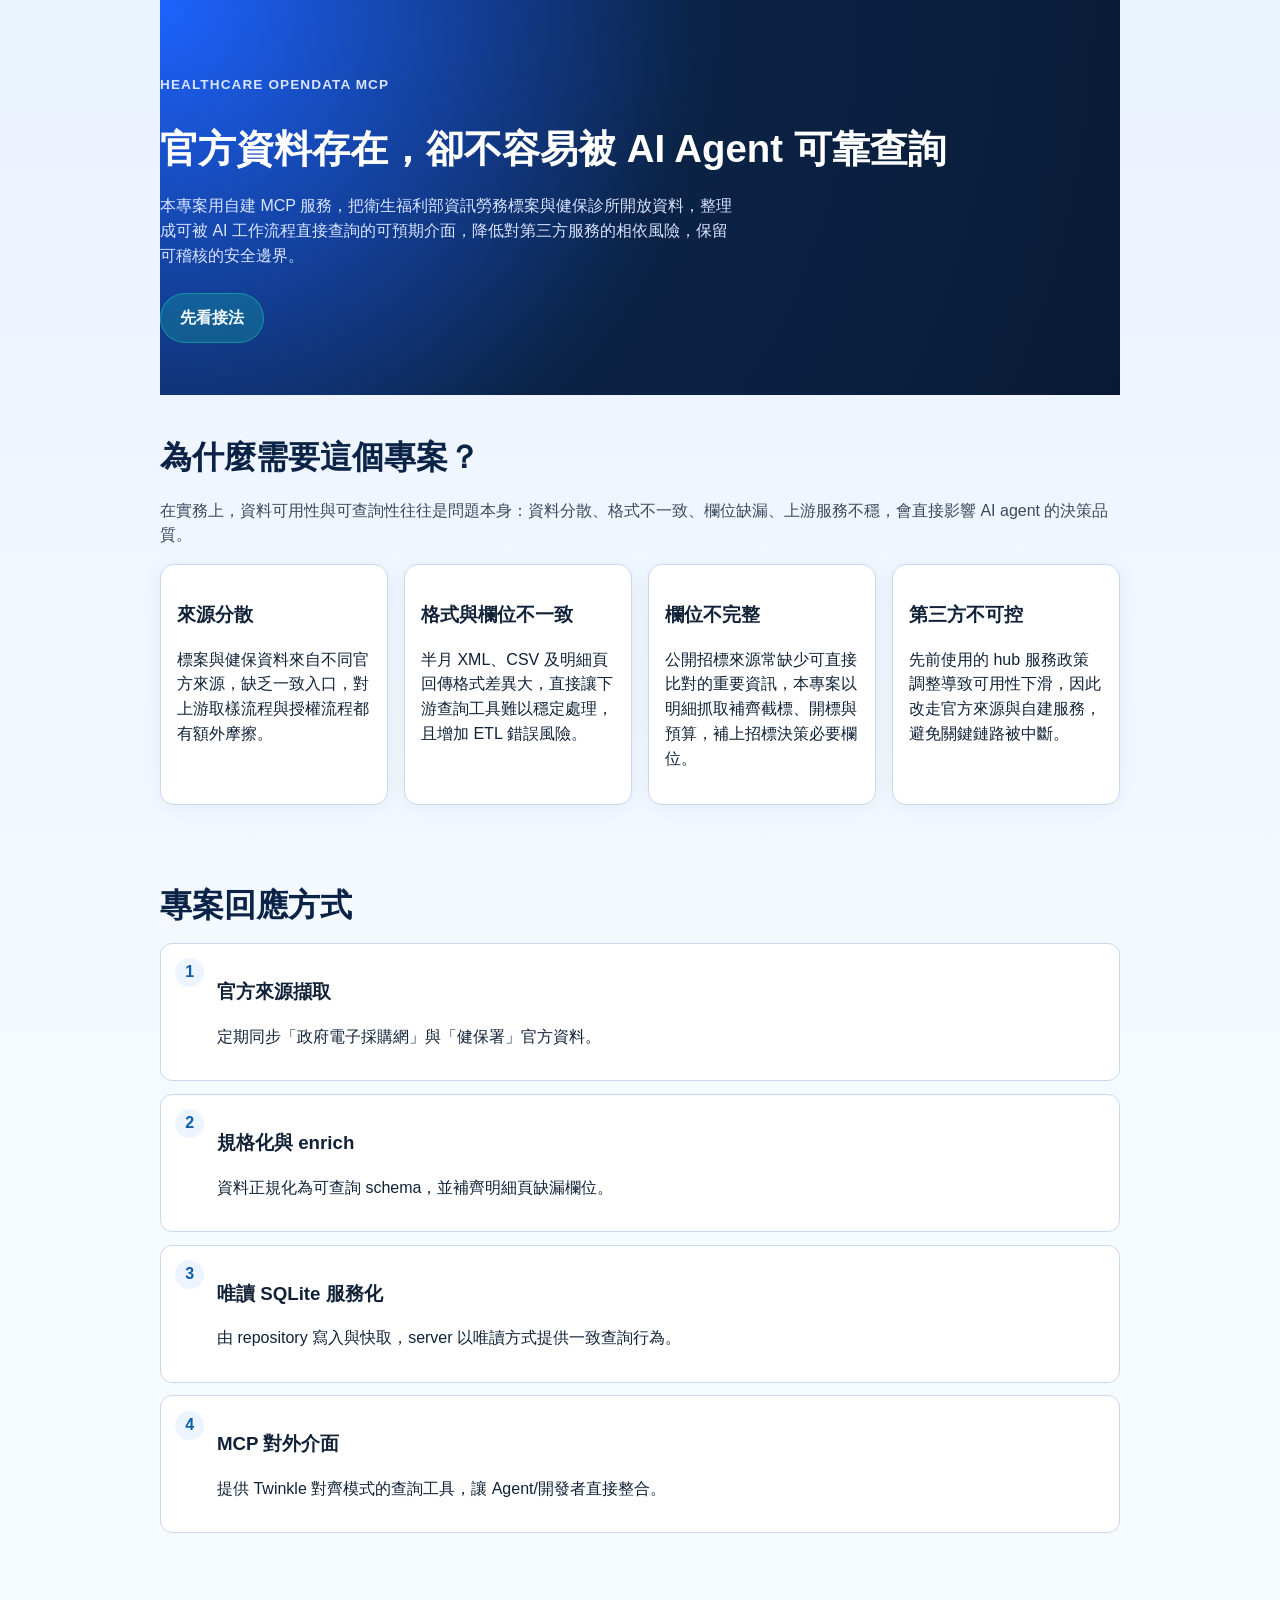
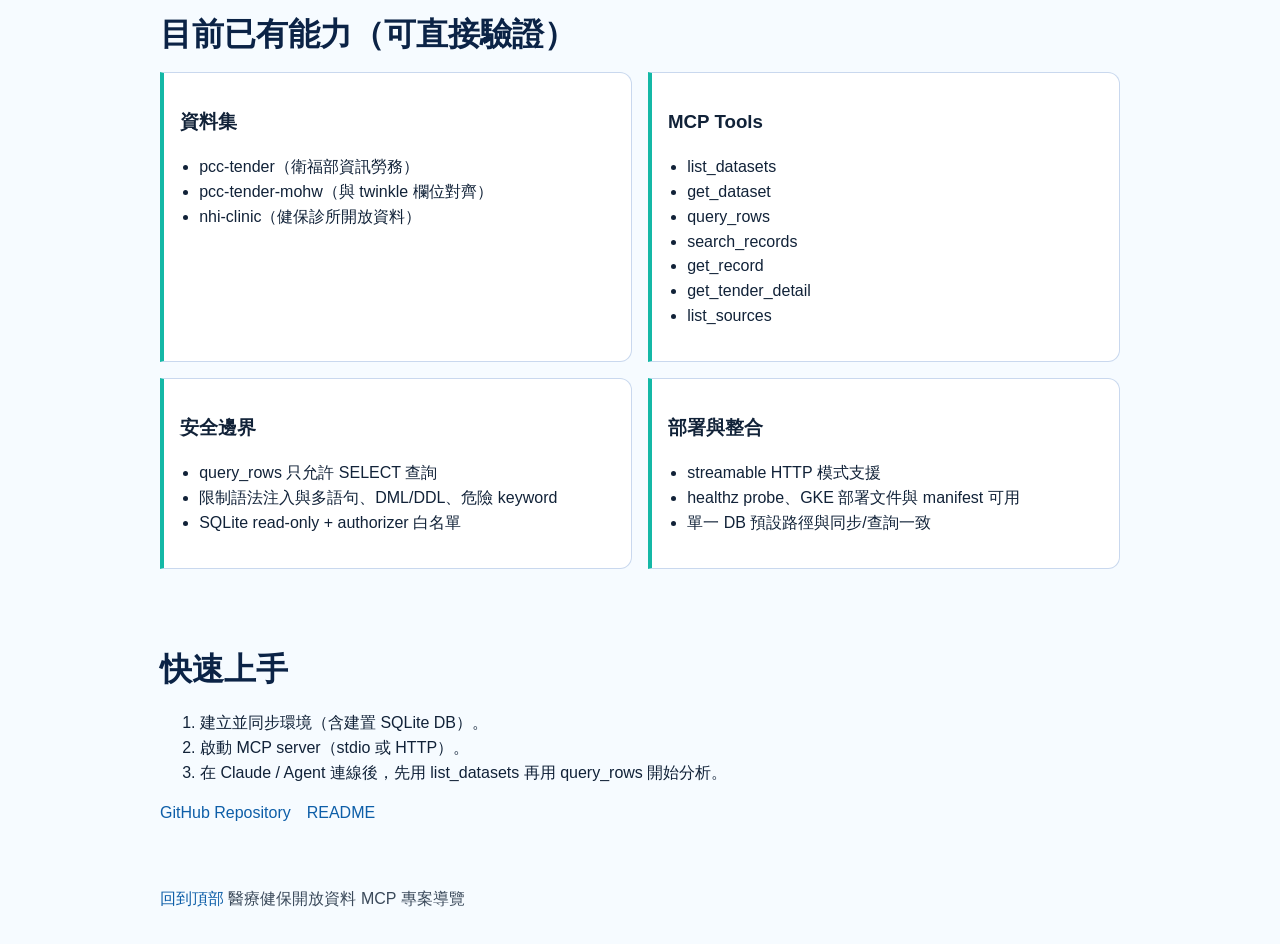
==== docs/index.html @ e3447dd7 "feat: add GitHub Pages site and workflow" ====
<!doctype html>
<html lang="zh-Hant">
<head>
  <meta charset="UTF-8" />
  <meta name="viewport" content="width=device-width, initial-scale=1.0" />
  <title>Healthcare OpenData MCP | 問題導向入口</title>
  <meta name="description" content="衛生福利部資訊勞務標案與健保診所開放資料的 MCP 工具，聚焦 Twinkle Hub query_rows 相容的可靠資料存取。" />
  <link rel="stylesheet" href="styles.css" />
</head>
<body>
  <main class="page">
    <section class="hero" id="top">
      <div class="hero-copy">
        <p class="eyebrow">Healthcare OpenData MCP</p>
        <h1>官方資料存在，卻不容易被 AI Agent 可靠查詢</h1>
        <p>
          本專案用自建 MCP 服務，把衛生福利部資訊勞務標案與健保診所開放資料，整理成可被 AI 工作流程直接查詢的可預期介面，降低對第三方服務的相依風險，保留可稽核的安全邊界。
        </p>
        <a class="cta" href="#get-started">先看接法</a>
      </div>
    </section>

    <section class="container" id="problem">
      <h2>為什麼需要這個專案？</h2>
      <p class="section-intro">
        在實務上，資料可用性與可查詢性往往是問題本身：資料分散、格式不一致、欄位缺漏、上游服務不穩，會直接影響 AI agent 的決策品質。
      </p>
      <div class="cards">
        <article class="card">
          <h3>來源分散</h3>
          <p>標案與健保資料來自不同官方來源，缺乏一致入口，對上游取樣流程與授權流程都有額外摩擦。</p>
        </article>
        <article class="card">
          <h3>格式與欄位不一致</h3>
          <p>半月 XML、CSV 及明細頁回傳格式差異大，直接讓下游查詢工具難以穩定處理，且增加 ETL 錯誤風險。</p>
        </article>
        <article class="card">
          <h3>欄位不完整</h3>
          <p>公開招標來源常缺少可直接比對的重要資訊，本專案以明細抓取補齊截標、開標與預算，補上招標決策必要欄位。</p>
        </article>
        <article class="card">
          <h3>第三方不可控</h3>
          <p>先前使用的 hub 服務政策調整導致可用性下滑，因此改走官方來源與自建服務，避免關鍵鏈路被中斷。</p>
        </article>
      </div>
    </section>

    <section class="container" id="response">
      <h2>專案回應方式</h2>
      <ol class="flow">
        <li>
          <span>1</span>
          <div>
            <h3>官方來源擷取</h3>
            <p>定期同步「政府電子採購網」與「健保署」官方資料。</p>
          </div>
        </li>
        <li>
          <span>2</span>
          <div>
            <h3>規格化與 enrich</h3>
            <p>資料正規化為可查詢 schema，並補齊明細頁缺漏欄位。</p>
          </div>
        </li>
        <li>
          <span>3</span>
          <div>
            <h3>唯讀 SQLite 服務化</h3>
            <p>由 repository 寫入與快取，server 以唯讀方式提供一致查詢行為。</p>
          </div>
        </li>
        <li>
          <span>4</span>
          <div>
            <h3>MCP 對外介面</h3>
            <p>提供 Twinkle 對齊模式的查詢工具，讓 Agent/開發者直接整合。</p>
          </div>
        </li>
      </ol>
    </section>

    <section class="container" id="capabilities">
      <h2>目前已有能力（可直接驗證）</h2>
      <div class="cap-grid">
        <article>
          <h3>資料集</h3>
          <ul>
            <li>pcc-tender（衛福部資訊勞務）</li>
            <li>pcc-tender-mohw（與 twinkle 欄位對齊）</li>
            <li>nhi-clinic（健保診所開放資料）</li>
          </ul>
        </article>
        <article>
          <h3>MCP Tools</h3>
          <ul>
            <li>list_datasets</li>
            <li>get_dataset</li>
            <li>query_rows</li>
            <li>search_records</li>
            <li>get_record</li>
            <li>get_tender_detail</li>
            <li>list_sources</li>
          </ul>
        </article>
        <article>
          <h3>安全邊界</h3>
          <ul>
            <li>query_rows 只允許 SELECT 查詢</li>
            <li>限制語法注入與多語句、DML/DDL、危險 keyword</li>
            <li>SQLite read-only + authorizer 白名單</li>
          </ul>
        </article>
        <article>
          <h3>部署與整合</h3>
          <ul>
            <li>streamable HTTP 模式支援</li>
            <li>healthz probe、GKE 部署文件與 manifest 可用</li>
            <li>單一 DB 預設路徑與同步/查詢一致</li>
          </ul>
        </article>
      </div>
    </section>

    <section class="container" id="get-started">
      <h2>快速上手</h2>
      <ol>
        <li>建立並同步環境（含建置 SQLite DB）。</li>
        <li>啟動 MCP server（stdio 或 HTTP）。</li>
        <li>在 Claude / Agent 連線後，先用 list_datasets 再用 query_rows 開始分析。</li>
      </ol>
      <div class="links">
        <a href="https://github.com/trionnemesis/healthcare-opendata-mcp">GitHub Repository</a>
        <a href="https://github.com/trionnemesis/healthcare-opendata-mcp/blob/master/README.md">README</a>
      </div>
    </section>
  </main>

  <footer>
    <a href="#top">回到頂部</a>
    <span>醫療健保開放資料 MCP 專案導覽</span>
  </footer>
</body>
</html>
---- docs/styles.css ----
:root {
  --bg: #f6fbff;
  --panel: #ffffff;
  --primary: #0b2346;
  --secondary: #0d5ea8;
  --line: #c9d8ee;
  --text: #112238;
  --muted: #3b4a5b;
  --accent: #14b8a6;
}

*,
*::before,
*::after {
  box-sizing: border-box;
}

html,
body {
  margin: 0;
  padding: 0;
  font-family: "Noto Sans TC", "PingFang TC", "Microsoft JhengHei", sans-serif;
  color: var(--text);
  background: linear-gradient(180deg, #eaf2ff 0%, var(--bg) 45%);
  line-height: 1.55;
}

main {
  width: min(960px, 92vw);
  margin: 0 auto;
}

.container {
  padding: 2.4rem 0;
}

.hero {
  color: #ffffff;
  background: radial-gradient(circle at top left, #1d63ff 0%, var(--primary) 52%, #081b35 100%);
  padding: 4.6rem 0 3.2rem;
}

.hero-copy {
  width: min(960px, 92vw);
  margin: 0 auto;
}

.hero h1 {
  margin: 0.6rem 0;
  font-size: clamp(1.8rem, 4vw, 2.4rem);
}

.hero p {
  max-width: 65ch;
  color: #d9e4ff;
  margin-bottom: 1.5rem;
}

.eyebrow {
  margin: 0;
  font-weight: 700;
  letter-spacing: 0.08em;
  color: #d8ebff;
  text-transform: uppercase;
  font-size: 0.85rem;
}

.cta {
  display: inline-flex;
  padding: 0.75rem 1.2rem;
  color: #f6fbff;
  background: rgba(20, 184, 166, 0.28);
  border: 1px solid rgba(20, 184, 166, 0.6);
  border-radius: 999px;
  text-decoration: none;
  font-weight: 700;
}

h2 {
  color: var(--primary);
  margin: 0 0 0.75rem;
  font-size: clamp(1.45rem, 3vw, 2rem);
}

.section-intro {
  color: var(--muted);
}

.cards {
  display: grid;
  gap: 1rem;
  grid-template-columns: repeat(4, 1fr);
}

.card {
  background: var(--panel);
  border: 1px solid var(--line);
  border-radius: 14px;
  padding: 1rem;
  box-shadow: 0 4px 20px rgba(5, 36, 89, 0.06);
}

.flow {
  list-style: none;
  margin: 0;
  padding: 0;
  display: grid;
  gap: 0.8rem;
}

.flow li {
  display: flex;
  gap: 0.8rem;
  align-items: flex-start;
  background: var(--panel);
  border: 1px solid var(--line);
  border-radius: 12px;
  padding: 0.9rem;
}

.flow li span {
  width: 1.8rem;
  height: 1.8rem;
  border-radius: 999px;
  background: #ecf5ff;
  display: grid;
  place-items: center;
  color: var(--secondary);
  font-weight: 800;
  flex-shrink: 0;
}

.cap-grid {
  display: grid;
  gap: 1rem;
  grid-template-columns: repeat(2, 1fr);
}

.cap-grid article {
  border-left: 4px solid var(--accent);
  background: var(--panel);
  border-top: 1px solid var(--line);
  border-right: 1px solid var(--line);
  border-bottom: 1px solid var(--line);
  padding: 1rem;
  border-radius: 0 12px 12px 0;
}

ul {
  padding-left: 1.2rem;
}

.links {
  display: flex;
  gap: 1rem;
  flex-wrap: wrap;
  margin-top: 1rem;
}

.links a,
footer a {
  color: var(--secondary);
  text-decoration: none;
}

.links a:hover,
footer a:hover,
.cta:hover,
a:focus-visible,
button:focus-visible {
  outline: 3px solid rgba(20, 184, 166, 0.45);
  outline-offset: 2px;
}

footer {
  width: min(960px, 92vw);
  margin: 0 auto;
  color: var(--muted);
  padding: 1.4rem 0 2rem;
}

@media (max-width: 900px) {
  .cards {
    grid-template-columns: repeat(2, 1fr);
  }

  .cap-grid {
    grid-template-columns: 1fr;
  }
}

@media (max-width: 560px) {
  .cards {
    grid-template-columns: 1fr;
  }

  .hero {
    padding-top: 3.4rem;
  }
}

@media (prefers-reduced-motion: reduce) {
  * {
    animation: none !important;
    transition: none !important;
  }
}
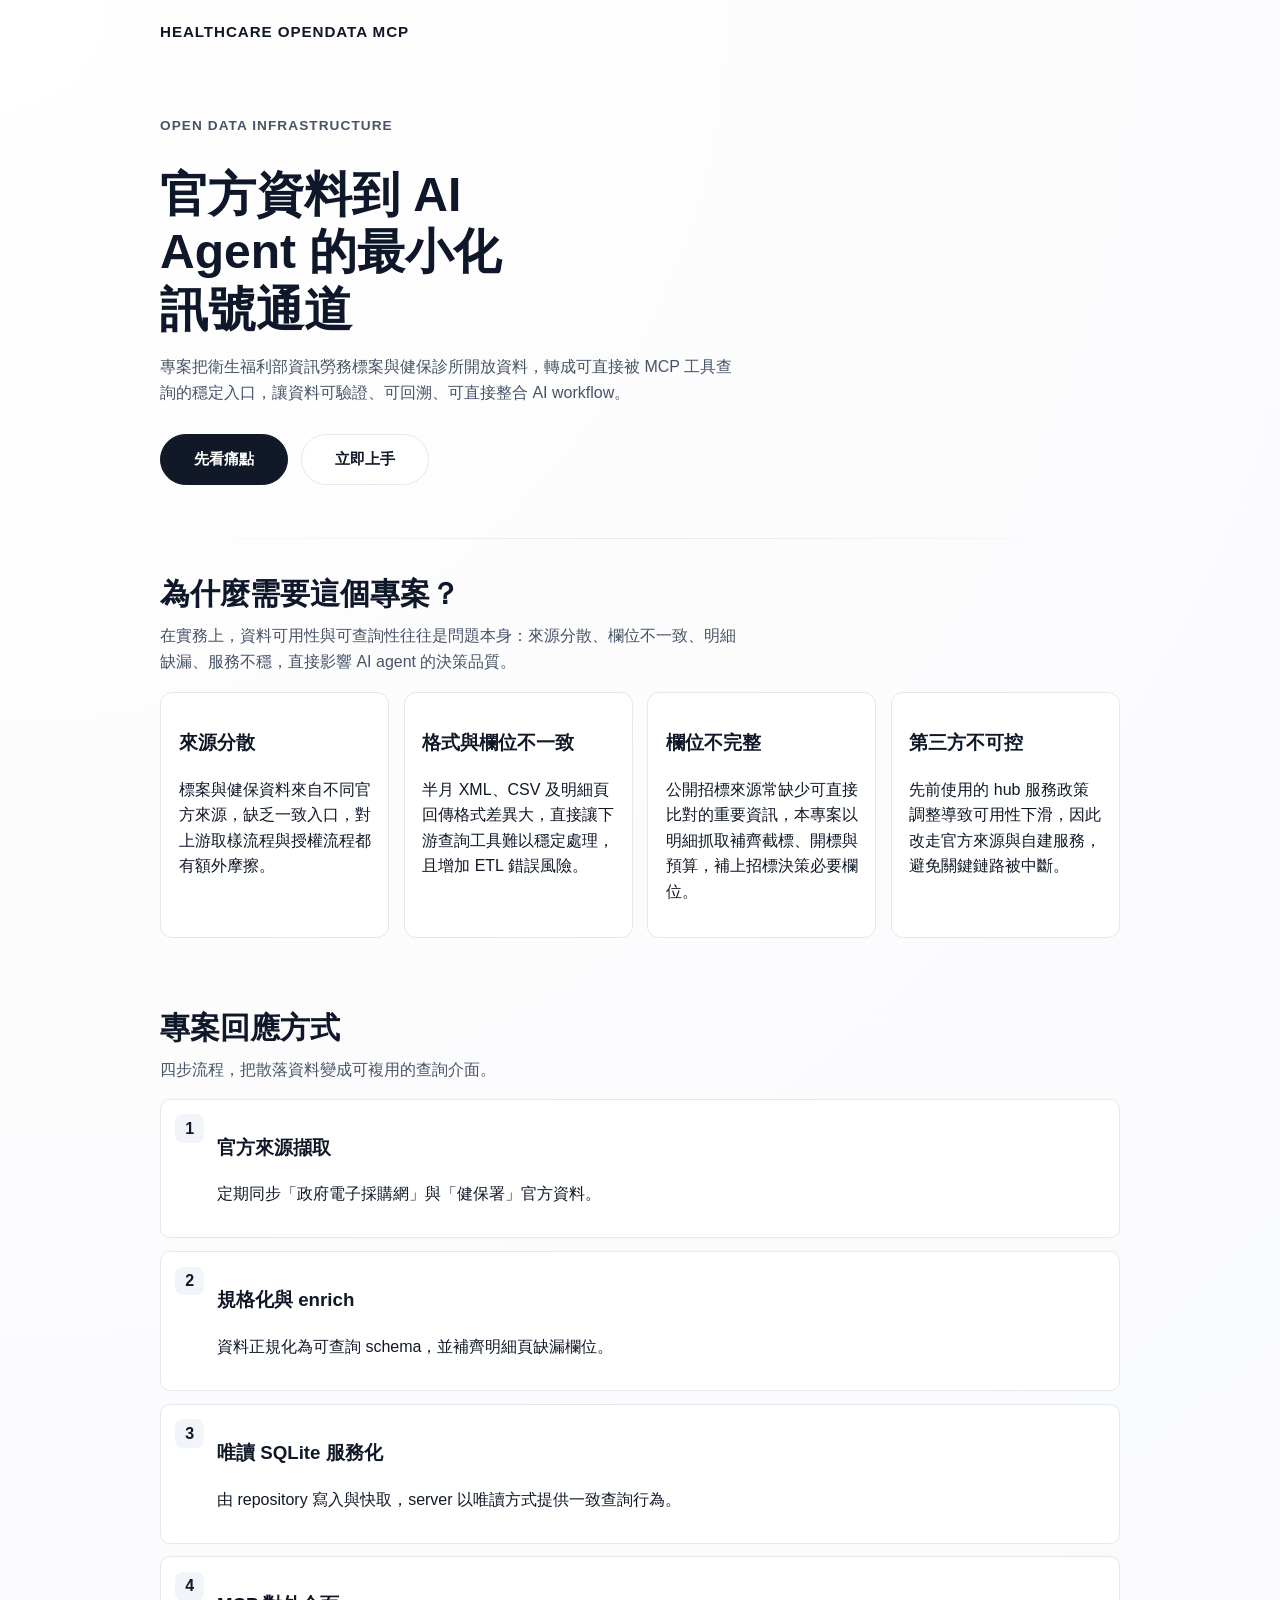
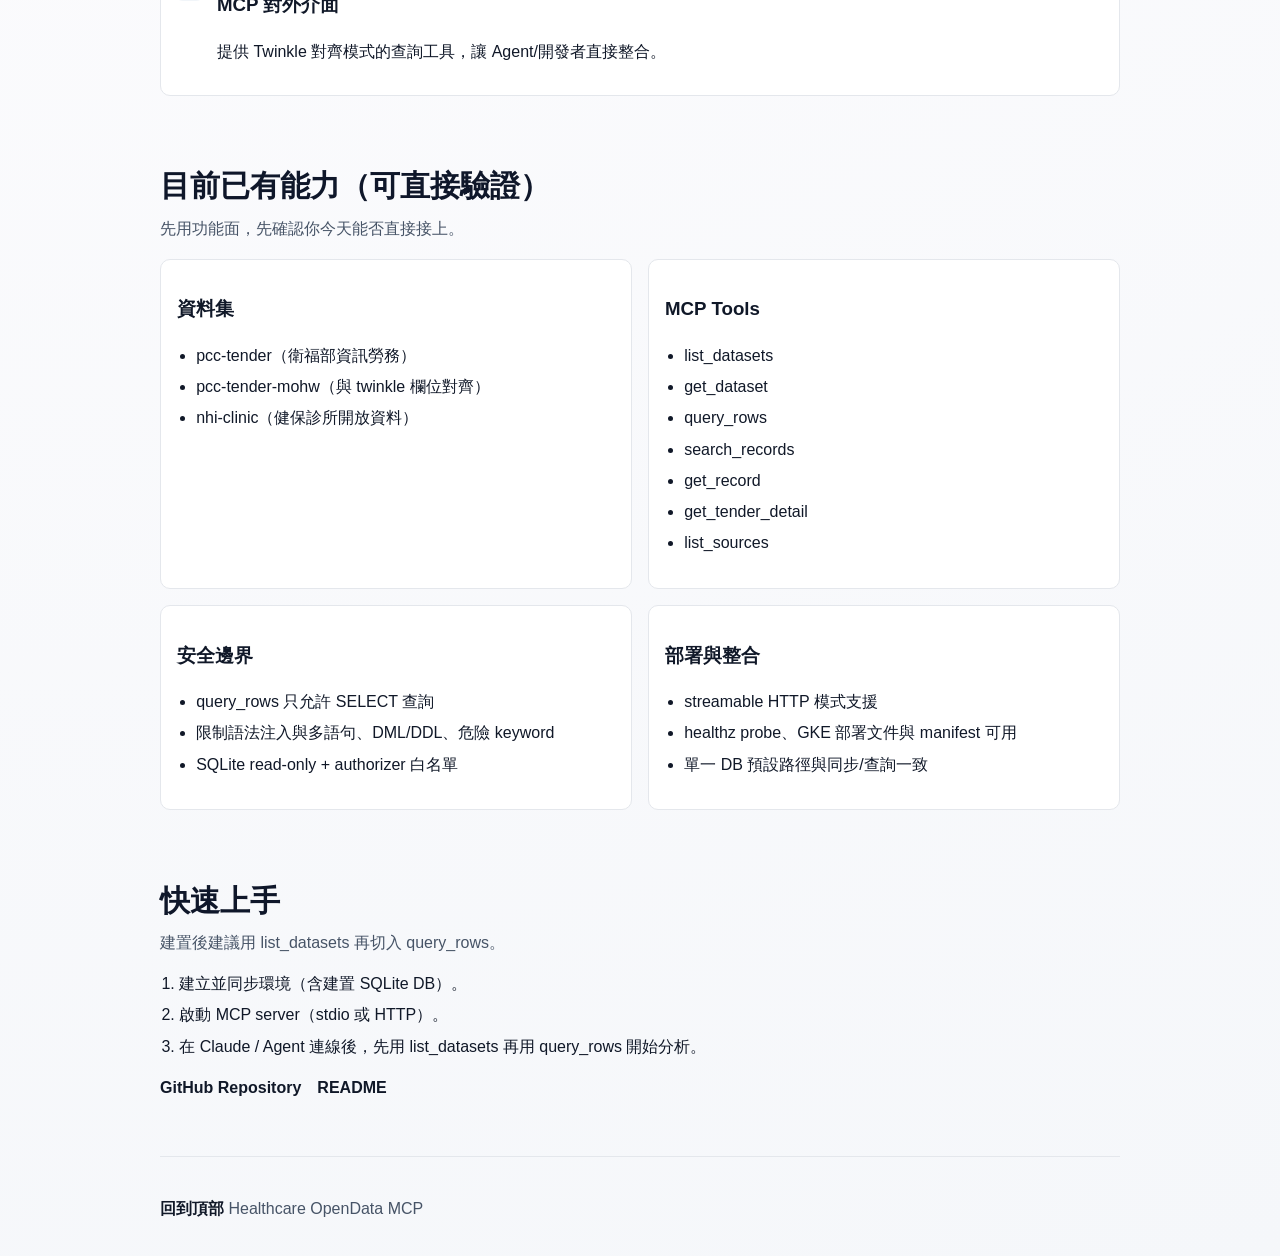
==== commit 76250250: "style: redesign pages with minimal-frontend aesthetic" ====
--- a/docs/index.html
+++ b/docs/index.html
@@ -8,23 +8,29 @@
   <link rel="stylesheet" href="styles.css" />
 </head>
 <body>
+  <header class="topbar">
+    <a href="#top">Healthcare OpenData MCP</a>
+  </header>
   <main class="page">
     <section class="hero" id="top">
-      <div class="hero-copy">
-        <p class="eyebrow">Healthcare OpenData MCP</p>
-        <h1>官方資料存在，卻不容易被 AI Agent 可靠查詢</h1>
-        <p>
-          本專案用自建 MCP 服務，把衛生福利部資訊勞務標案與健保診所開放資料，整理成可被 AI 工作流程直接查詢的可預期介面，降低對第三方服務的相依風險，保留可稽核的安全邊界。
-        </p>
-        <a class="cta" href="#get-started">先看接法</a>
+      <p class="eyebrow">Open Data Infrastructure</p>
+      <h1>官方資料到 AI Agent 的最小化訊號通道</h1>
+      <p>
+        專案把衛生福利部資訊勞務標案與健保診所開放資料，轉成可直接被 MCP 工具查詢的穩定入口，讓資料可驗證、可回溯、可直接整合 AI workflow。
+      </p>
+      <div class="hero-actions">
+        <a class="btn btn-primary" href="#problem">先看痛點</a>
+        <a class="btn btn-outline" href="#get-started">立即上手</a>
       </div>
     </section>
 
     <section class="container" id="problem">
-      <h2>為什麼需要這個專案？</h2>
-      <p class="section-intro">
-        在實務上，資料可用性與可查詢性往往是問題本身：資料分散、格式不一致、欄位缺漏、上游服務不穩，會直接影響 AI agent 的決策品質。
-      </p>
+      <div class="section-head">
+        <h2>為什麼需要這個專案？</h2>
+        <p class="section-intro">
+          在實務上，資料可用性與可查詢性往往是問題本身：來源分散、欄位不一致、明細缺漏、服務不穩，直接影響 AI agent 的決策品質。
+        </p>
+      </div>
       <div class="cards">
         <article class="card">
           <h3>來源分散</h3>
@@ -46,7 +52,10 @@
     </section>
 
     <section class="container" id="response">
-      <h2>專案回應方式</h2>
+      <div class="section-head">
+        <h2>專案回應方式</h2>
+        <p class="section-intro">四步流程，把散落資料變成可複用的查詢介面。</p>
+      </div>
       <ol class="flow">
         <li>
           <span>1</span>
@@ -80,7 +89,10 @@
     </section>
 
     <section class="container" id="capabilities">
-      <h2>目前已有能力（可直接驗證）</h2>
+      <div class="section-head">
+        <h2>目前已有能力（可直接驗證）</h2>
+        <p class="section-intro">先用功能面，先確認你今天能否直接接上。</p>
+      </div>
       <div class="cap-grid">
         <article>
           <h3>資料集</h3>
@@ -122,7 +134,10 @@
     </section>
 
     <section class="container" id="get-started">
-      <h2>快速上手</h2>
+      <div class="section-head">
+        <h2>快速上手</h2>
+        <p class="section-intro">建置後建議用 list_datasets 再切入 query_rows。</p>
+      </div>
       <ol>
         <li>建立並同步環境（含建置 SQLite DB）。</li>
         <li>啟動 MCP server（stdio 或 HTTP）。</li>
@@ -137,7 +152,7 @@
 
   <footer>
     <a href="#top">回到頂部</a>
-    <span>醫療健保開放資料 MCP 專案導覽</span>
+    <span>Healthcare OpenData MCP</span>
   </footer>
 </body>
 </html>
--- a/docs/styles.css
+++ b/docs/styles.css
@@ -1,12 +1,12 @@
 :root {
-  --bg: #f6fbff;
+  --bg: #fbfbfd;
   --panel: #ffffff;
-  --primary: #0b2346;
-  --secondary: #0d5ea8;
-  --line: #c9d8ee;
-  --text: #112238;
-  --muted: #3b4a5b;
-  --accent: #14b8a6;
+  --ink: #101828;
+  --muted: #475467;
+  --line: #e4e7ec;
+  --primary: #0f172a;
+  --accent: #111827;
+  --accent-soft: #f1f5f9;
 }
 
 *,
@@ -19,10 +19,11 @@
 body {
   margin: 0;
   padding: 0;
-  font-family: "Noto Sans TC", "PingFang TC", "Microsoft JhengHei", sans-serif;
-  color: var(--text);
-  background: linear-gradient(180deg, #eaf2ff 0%, var(--bg) 45%);
-  line-height: 1.55;
+  font-family: "Inter", "Noto Sans TC", "PingFang TC", "Microsoft JhengHei", sans-serif;
+  color: var(--ink);
+  background: radial-gradient(circle at 0% 0%, #ffffff 0%, var(--bg) 45%, #f5f7fa 100%);
+  line-height: 1.6;
+  text-rendering: optimizeLegibility;
 }
 
 main {
@@ -31,73 +32,124 @@
 }
 
 .container {
-  padding: 2.4rem 0;
+  padding: 2.2rem 0;
 }
 
 .hero {
-  color: #ffffff;
-  background: radial-gradient(circle at top left, #1d63ff 0%, var(--primary) 52%, #081b35 100%);
-  padding: 4.6rem 0 3.2rem;
-}
-
-.hero-copy {
+  color: var(--primary);
+  padding: 4.2rem 0 3.4rem;
+  position: relative;
+}
+
+.topbar {
   width: min(960px, 92vw);
   margin: 0 auto;
+  padding: 1.2rem 0 0.2rem;
+}
+
+.topbar a {
+  text-decoration: none;
+  color: var(--ink);
+  font-size: 0.95rem;
+  letter-spacing: 0.06em;
+  text-transform: uppercase;
+  font-weight: 700;
+}
+
+.hero::after {
+  content: "";
+  position: absolute;
+  inset: auto 0 0 0;
+  height: 1px;
+  background: linear-gradient(90deg, transparent, var(--line), transparent);
+}
+
+.hero p {
+  color: var(--muted);
+  max-width: 66ch;
+  margin-bottom: 1.8rem;
 }
 
 .hero h1 {
-  margin: 0.6rem 0;
-  font-size: clamp(1.8rem, 4vw, 2.4rem);
-}
-
-.hero p {
-  max-width: 65ch;
-  color: #d9e4ff;
-  margin-bottom: 1.5rem;
+  margin: 0.5rem 0 0.8rem;
+  font-size: clamp(1.9rem, 4vw, 3rem);
+  max-width: 14ch;
+  line-height: 1.2;
 }
 
 .eyebrow {
   margin: 0;
   font-weight: 700;
   letter-spacing: 0.08em;
-  color: #d8ebff;
+  color: var(--muted);
   text-transform: uppercase;
   font-size: 0.85rem;
 }
 
-.cta {
+.hero-actions {
+  display: flex;
+  gap: 0.8rem;
+  flex-wrap: wrap;
+}
+
+.btn {
   display: inline-flex;
+  align-items: center;
+  justify-content: center;
+  min-width: 128px;
   padding: 0.75rem 1.2rem;
-  color: #f6fbff;
-  background: rgba(20, 184, 166, 0.28);
-  border: 1px solid rgba(20, 184, 166, 0.6);
+  text-decoration: none;
+  font-size: 0.95rem;
+  font-weight: 600;
   border-radius: 999px;
-  text-decoration: none;
-  font-weight: 700;
+  transition: all 0.2s ease;
+}
+
+.btn-primary {
+  background: var(--accent);
+  color: #fff;
+  border: 1px solid var(--accent);
+}
+
+.btn-outline {
+  color: var(--ink);
+  background: #fff;
+  border: 1px solid var(--line);
+}
+
+.btn:hover {
+  transform: translateY(-1px);
+}
+
+.section-head {
+  margin-bottom: 1rem;
 }
 
 h2 {
+  margin: 0;
   color: var(--primary);
-  margin: 0 0 0.75rem;
-  font-size: clamp(1.45rem, 3vw, 2rem);
+  font-size: clamp(1.4rem, 2.8vw, 1.9rem);
+  line-height: 1.3;
 }
 
 .section-intro {
   color: var(--muted);
+  margin: 0.6rem 0 0;
+  max-width: 66ch;
 }
 
 .cards {
   display: grid;
-  gap: 1rem;
+  gap: 0.9rem;
   grid-template-columns: repeat(4, 1fr);
+  margin-top: 1.1rem;
 }
 
 .card {
   background: var(--panel);
   border: 1px solid var(--line);
-  border-radius: 14px;
-  padding: 1rem;
-  box-shadow: 0 4px 20px rgba(5, 36, 89, 0.06);
+  border-radius: 12px;
+  padding: 1rem 1.1rem;
 }
 
 .flow {
@@ -106,6 +158,7 @@
   padding: 0;
   display: grid;
   gap: 0.8rem;
+  margin-top: 1rem;
 }
 
 .flow li {
@@ -114,19 +167,20 @@
   align-items: flex-start;
   background: var(--panel);
   border: 1px solid var(--line);
-  border-radius: 12px;
+  border-radius: 10px;
   padding: 0.9rem;
+  margin: 0;
 }
 
 .flow li span {
   width: 1.8rem;
   height: 1.8rem;
-  border-radius: 999px;
-  background: #ecf5ff;
+  border-radius: 8px;
+  background: var(--accent-soft);
   display: grid;
   place-items: center;
-  color: var(--secondary);
-  font-weight: 800;
+  color: var(--ink);
+  font-weight: 700;
   flex-shrink: 0;
 }
 
@@ -134,16 +188,23 @@
   display: grid;
   gap: 1rem;
   grid-template-columns: repeat(2, 1fr);
+  margin-top: 1.1rem;
 }
 
 .cap-grid article {
-  border-left: 4px solid var(--accent);
   background: var(--panel);
-  border-top: 1px solid var(--line);
-  border-right: 1px solid var(--line);
-  border-bottom: 1px solid var(--line);
+  border: 1px solid var(--line);
   padding: 1rem;
-  border-radius: 0 12px 12px 0;
+  border-radius: 10px;
+}
+
+ol {
+  margin: 1rem 0 0;
+  padding-left: 1.2rem;
+}
+
+li + li {
+  margin-top: 0.35rem;
 }
 
 ul {
@@ -158,25 +219,34 @@
 }
 
 .links a,
-footer a {
-  color: var(--secondary);
+footer a,
+.links a {
+  color: var(--ink);
+  font-weight: 600;
   text-decoration: none;
+  border-bottom: 1px solid transparent;
 }
 
 .links a:hover,
 footer a:hover,
-.cta:hover,
 a:focus-visible,
 button:focus-visible {
-  outline: 3px solid rgba(20, 184, 166, 0.45);
+  outline: 3px solid #d1dbe8;
   outline-offset: 2px;
+}
+
+.links a:hover,
+footer a:hover {
+  border-bottom-color: var(--ink);
 }
 
 footer {
   width: min(960px, 92vw);
   margin: 0 auto;
   color: var(--muted);
-  padding: 1.4rem 0 2rem;
+  padding: 2.4rem 0 2.2rem;
+  border-top: 1px solid var(--line);
+  margin-top: 1.2rem;
 }
 
 @media (max-width: 900px) {
@@ -195,7 +265,15 @@
   }
 
   .hero {
-    padding-top: 3.4rem;
+    padding-top: 3.2rem;
+  }
+
+  .topbar {
+    padding-top: 0.9rem;
+  }
+
+  .hero h1 {
+    font-size: clamp(1.6rem, 7vw, 2.2rem);
   }
 }
 
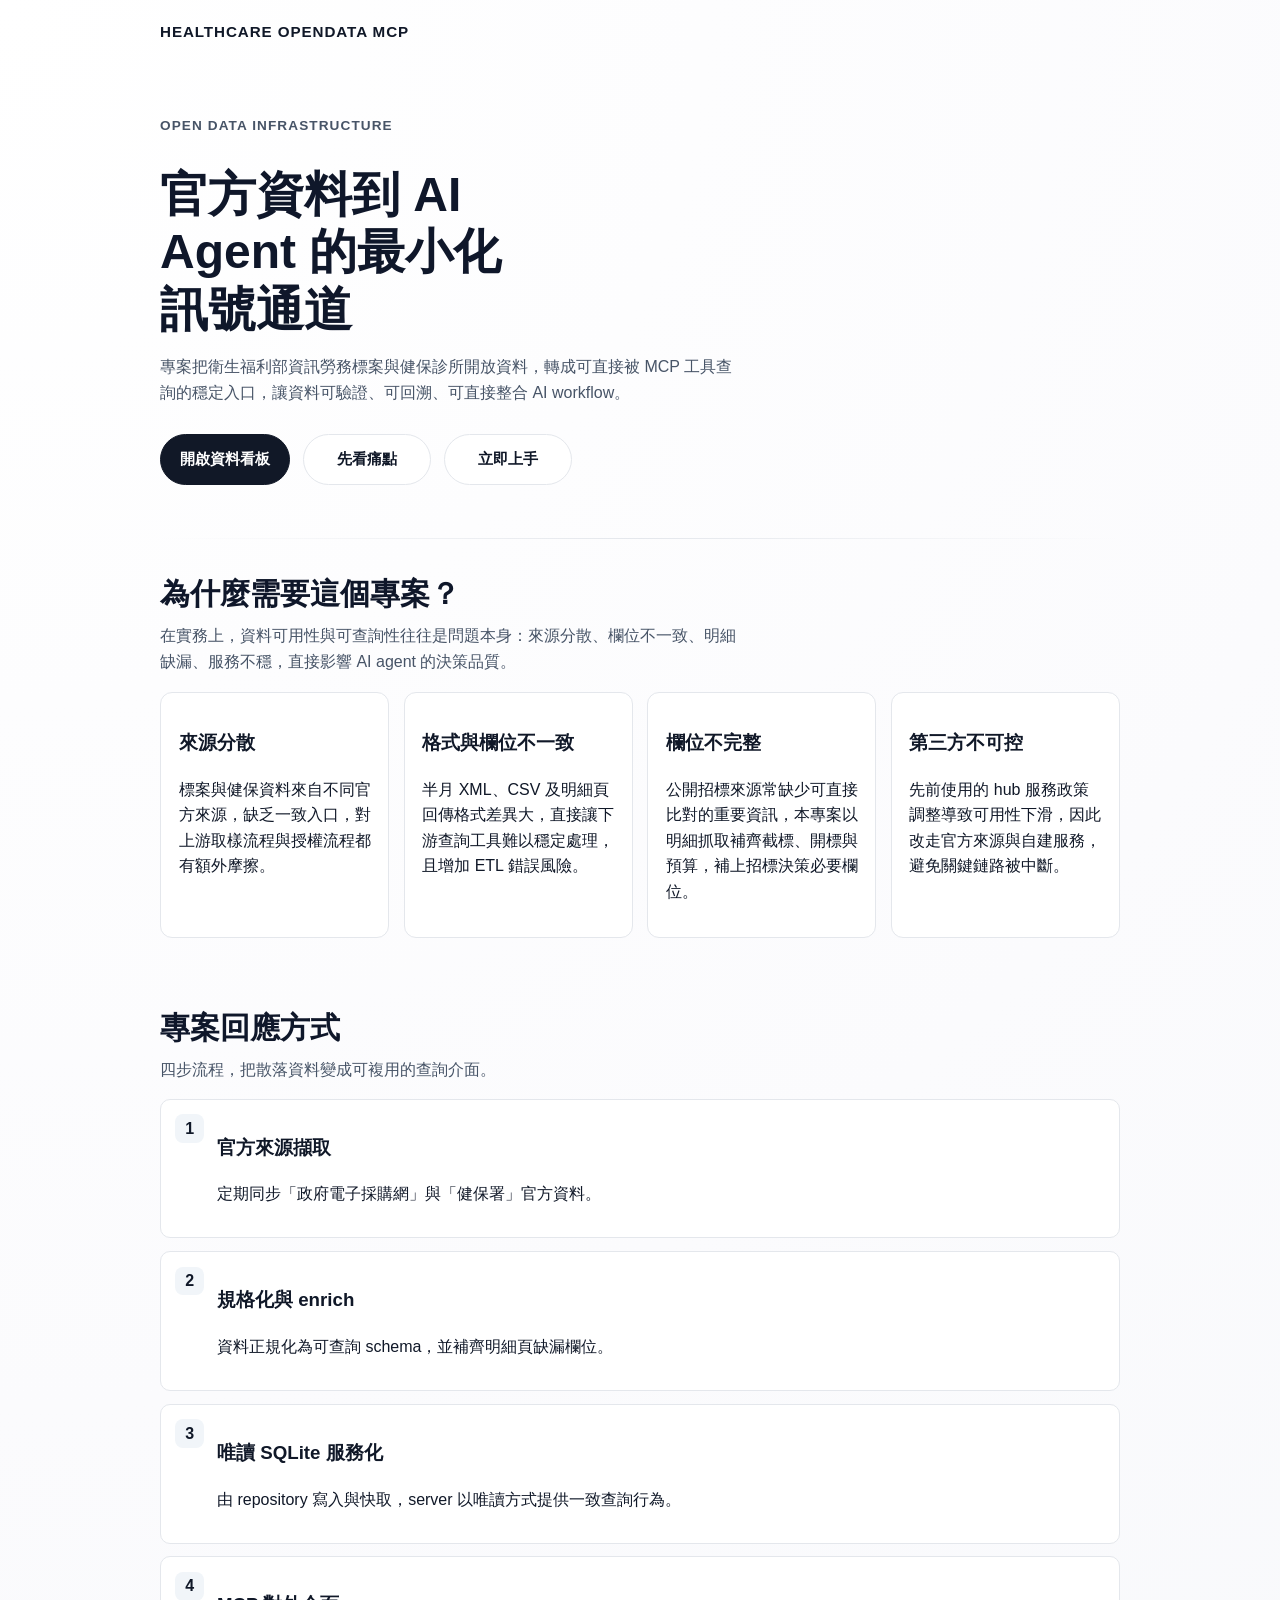
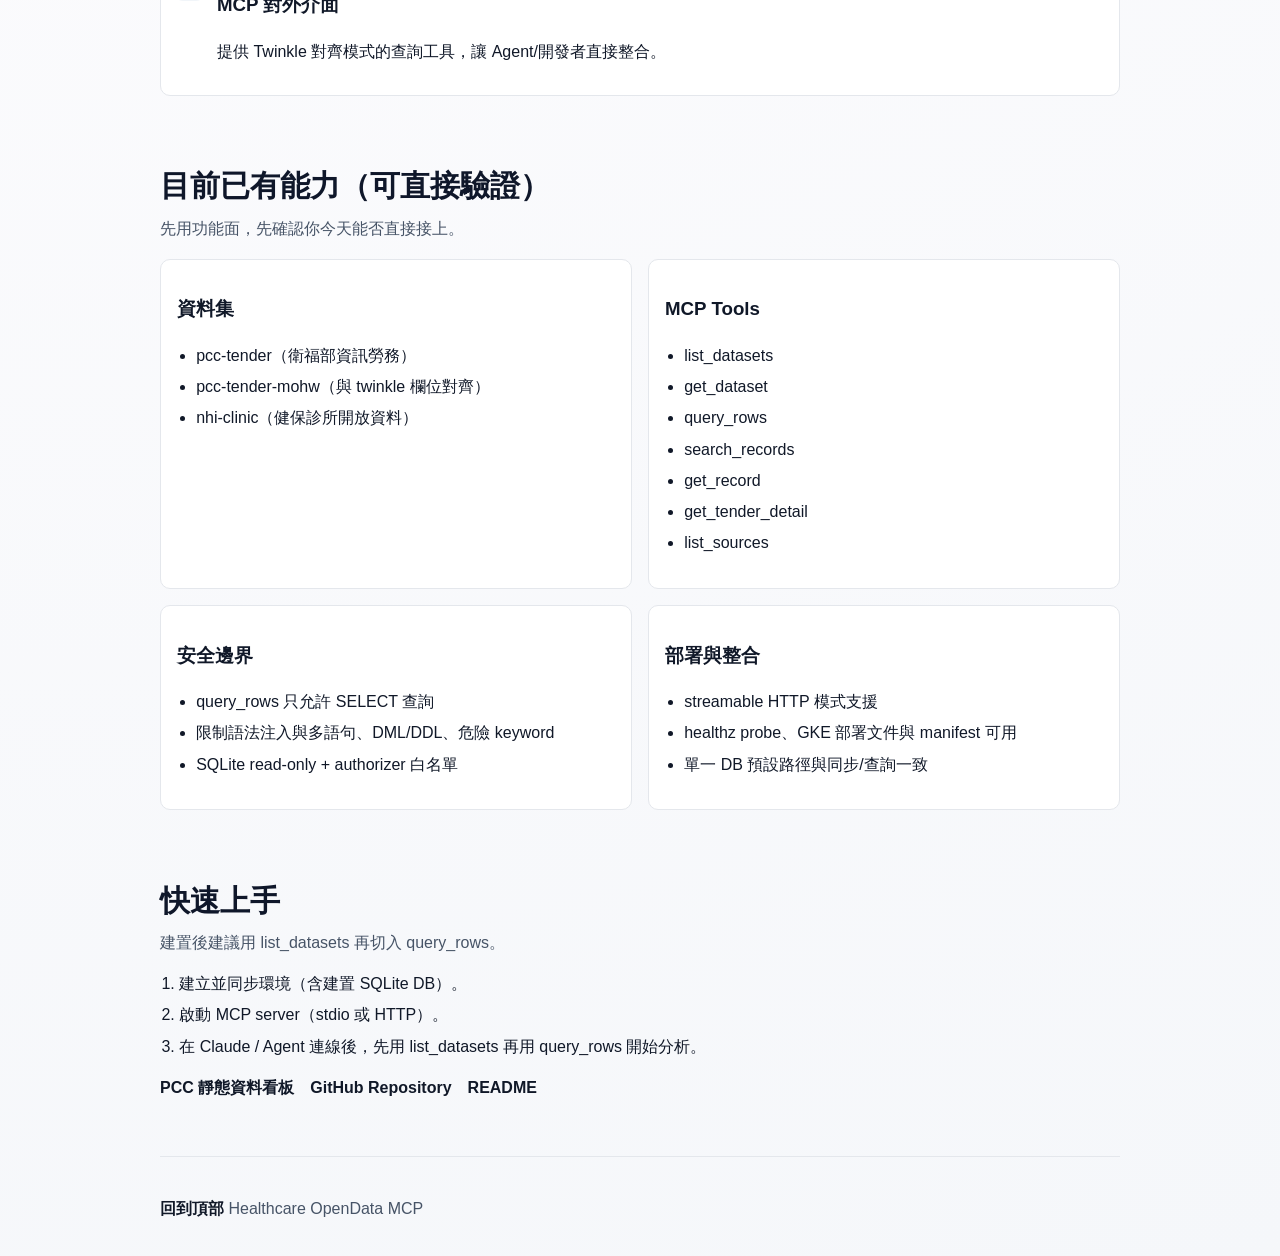
==== commit 086162cd: "feat(pages): add rebuildable P0 data dashboard" ====
--- a/docs/index.html
+++ b/docs/index.html
@@ -6,6 +6,7 @@
   <title>Healthcare OpenData MCP | 問題導向入口</title>
   <meta name="description" content="衛生福利部資訊勞務標案與健保診所開放資料的 MCP 工具，聚焦 Twinkle Hub query_rows 相容的可靠資料存取。" />
   <link rel="stylesheet" href="styles.css" />
+  <meta name="version" content="minimal-frontend-2026-07-06" />
 </head>
 <body>
   <header class="topbar">
@@ -19,7 +20,8 @@
         專案把衛生福利部資訊勞務標案與健保診所開放資料，轉成可直接被 MCP 工具查詢的穩定入口，讓資料可驗證、可回溯、可直接整合 AI workflow。
       </p>
       <div class="hero-actions">
-        <a class="btn btn-primary" href="#problem">先看痛點</a>
+        <a class="btn btn-primary" href="dashboard/">開啟資料看板</a>
+        <a class="btn btn-outline" href="#problem">先看痛點</a>
         <a class="btn btn-outline" href="#get-started">立即上手</a>
       </div>
     </section>
@@ -144,6 +146,7 @@
         <li>在 Claude / Agent 連線後，先用 list_datasets 再用 query_rows 開始分析。</li>
       </ol>
       <div class="links">
+        <a href="dashboard/">PCC 靜態資料看板</a>
         <a href="https://github.com/trionnemesis/healthcare-opendata-mcp">GitHub Repository</a>
         <a href="https://github.com/trionnemesis/healthcare-opendata-mcp/blob/master/README.md">README</a>
       </div>
